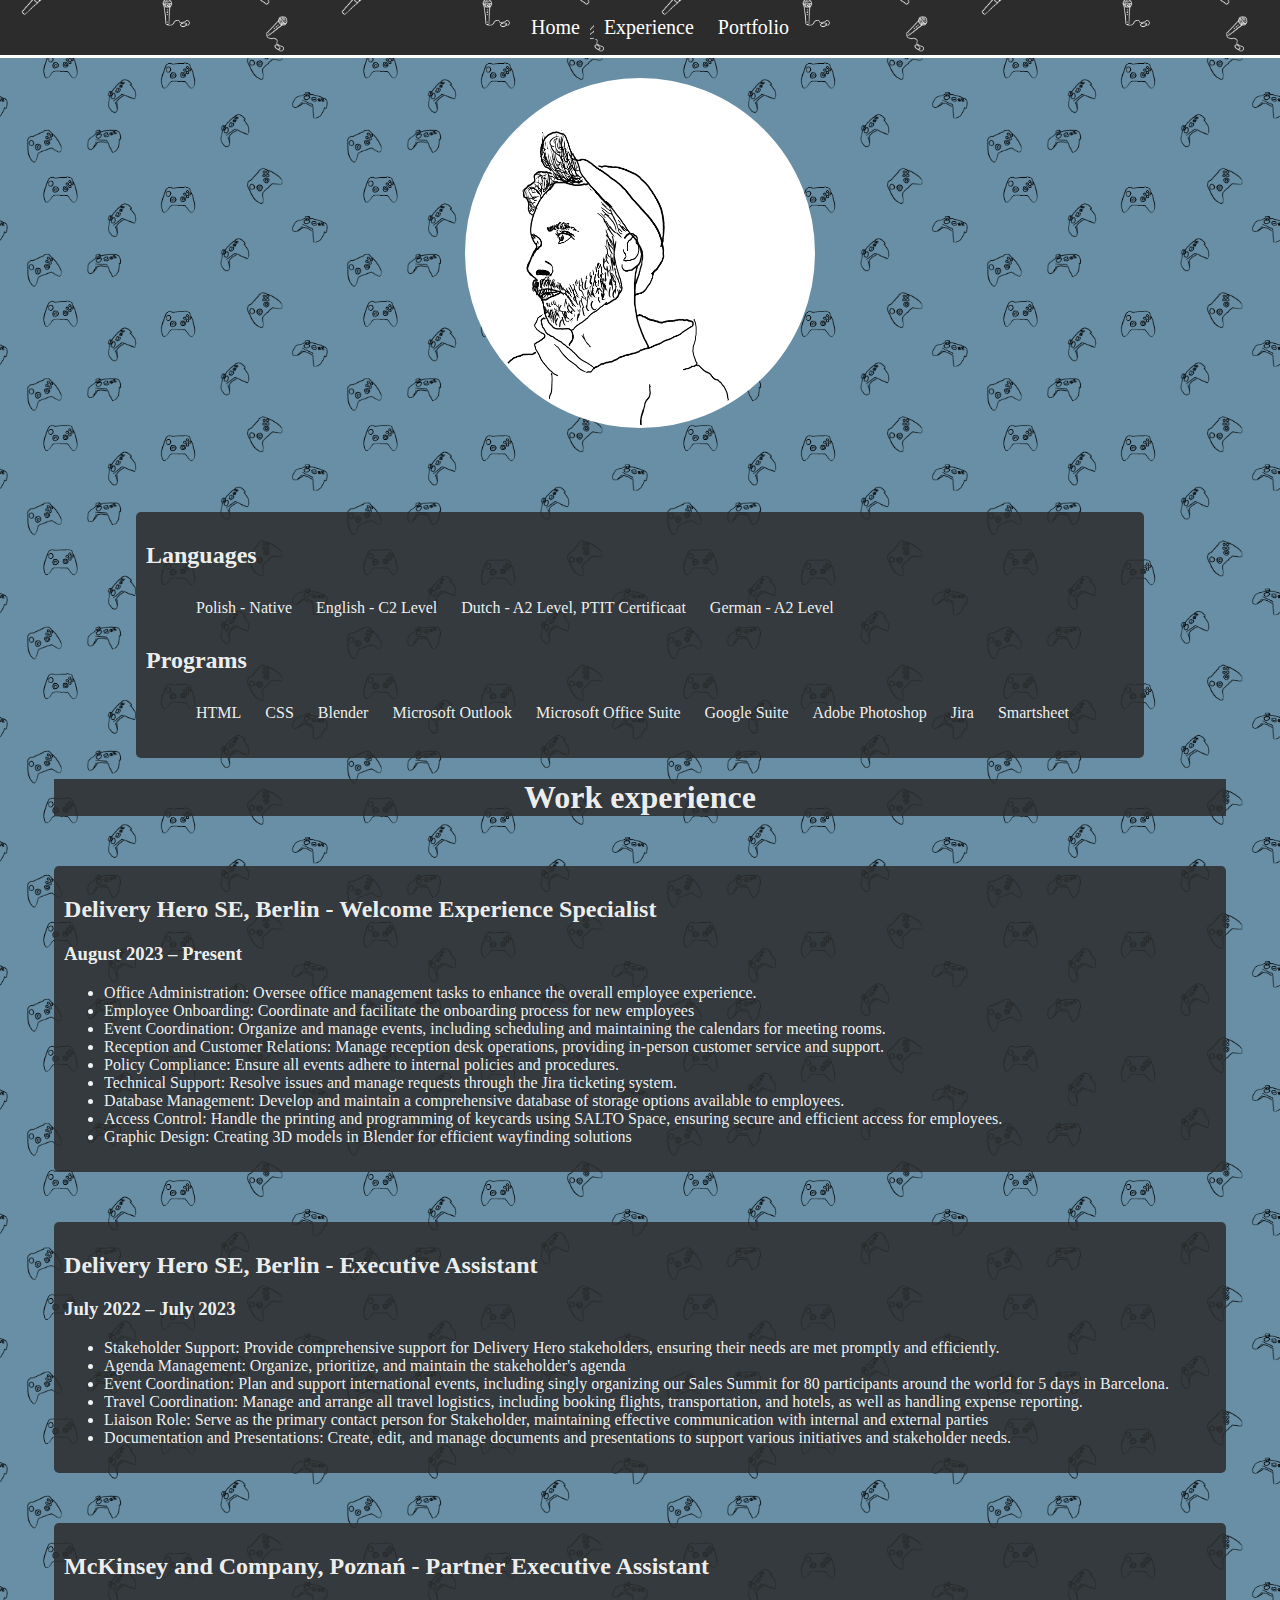
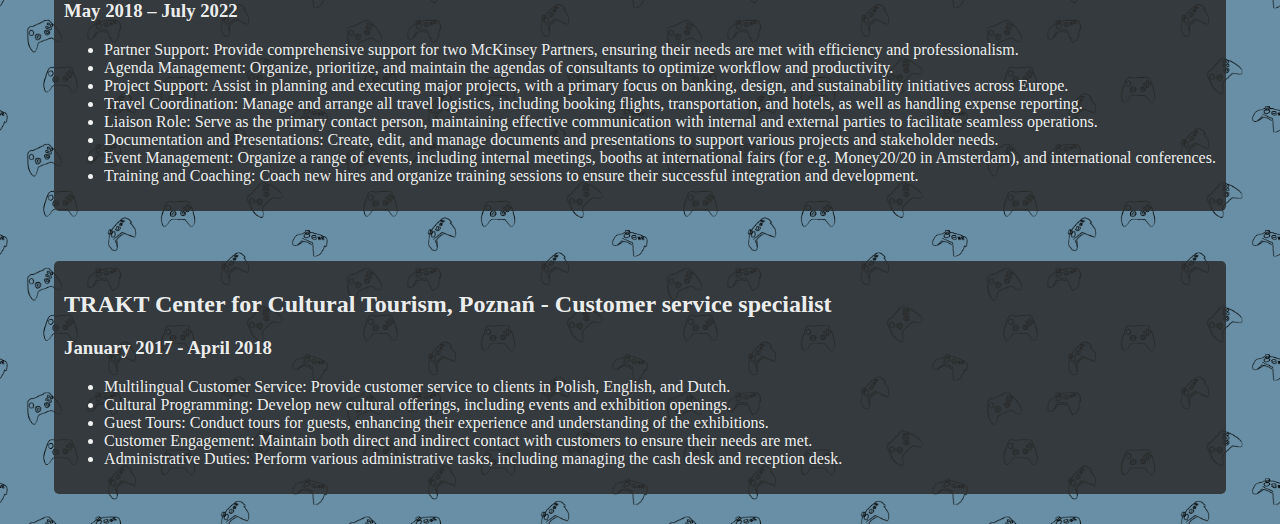
==== experience.html @ 7323e9f0 "update12102024" ====
<!DOCTYPE html>

<!DOCTYPE html>
<html lang="en">
<head>
    <meta charset="UTF-8">
    <meta name="viewport" content="width=device-width, initial-scale=1.0">
    <link rel="stylesheet" href="style2.css">
    <title>Kamil Kornobis</title>
    <nav>
        <ul>
            <li><a href="index.html">Home</a></li>
            <li><a href="experience.html">Experience</a></li>
            <li><a href="portfolio.html">Portfolio</a></li>
    </ul>
    </nav>
</head>
<body>
<div class="banner"> 

    <div id="profile">
        <img src="images/kamilobrys.png">
    </div>
</div>
<div id="mainbody">
<div id="Additonal">
    <h2>Languages</h2>
    <ul>
    <li>Polish - Native</li>
    <li>English - C2 Level</li>
    <li>Dutch - A2 Level, PTIT Certificaat </li>
    <li>German - A2 Level</li>
    </ul>
    <h2>Programs</h2>
    <ul>
    <li>HTML</li>
    <li>CSS</li>
    <li>Blender</li>
    <li>Microsoft Outlook</li>
    <li>Microsoft Office Suite</li>
    <li>Google Suite</li>
    <li>Adobe Photoshop</li>
    <li>Jira</li>
    <li>Smartsheet</li>
    </ul>
    </ul>
</div>
<div class="experience">   
    <h1>Work experience</h1>
        <div class="work">
        <h2>Delivery Hero SE, Berlin - Welcome Experience Specialist</h2>
        <h3>August 2023 – Present</h3>
        <ul>
            <li>Office Administration: Oversee office management tasks to enhance the overall employee experience.
            <li>Employee Onboarding: Coordinate and facilitate the onboarding process for new employees
            <li>Event Coordination: Organize and manage events, including scheduling and maintaining the calendars for meeting rooms.
            <li>Reception and Customer Relations: Manage reception desk operations, providing in-person customer service and support.
            <li>Policy Compliance: Ensure all events adhere to internal policies and procedures.
            <li>Technical Support: Resolve issues and manage requests through the Jira ticketing system.
            <li>Database Management: Develop and maintain a comprehensive database of storage options available to employees.
            <li>Access Control: Handle the printing and programming of keycards using SALTO Space, ensuring secure and efficient access for employees.
            <li>Graphic Design: Creating 3D models in Blender for efficient wayfinding solutions</li>
        </ul>
        </div>
        <div class="work">
        <h2>Delivery Hero SE, Berlin - Executive Assistant</h2>
        <h3>July 2022 – July 2023</h3>
        <ul>
            <li>Stakeholder Support: Provide comprehensive support for Delivery Hero stakeholders, ensuring their needs are met promptly and efficiently.
            <li>Agenda Management: Organize, prioritize, and maintain the stakeholder's agenda 
            <li>Event Coordination: Plan and support international events, including singly organizing our Sales Summit for 80 participants around the world for 5 days in Barcelona.
            <li>Travel Coordination: Manage and arrange all travel logistics, including booking flights, transportation, and hotels, as well as handling expense reporting.
            <li>Liaison Role: Serve as the primary contact person for Stakeholder, maintaining effective communication with internal and external parties
            <li>Documentation and Presentations: Create, edit, and manage documents and presentations to support various initiatives and stakeholder needs.
        </ul>
        </div>
        <div class="work">
        <h2>McKinsey and Company, Poznań - Partner Executive Assistant</h2>
        <h3>May 2018 – July 2022</h3>
        <ul>
        <li>Partner Support: Provide comprehensive support for two McKinsey Partners, ensuring their needs are met with efficiency and professionalism.
            <li>Agenda Management: Organize, prioritize, and maintain the agendas of consultants to optimize workflow and productivity.
            <li>Project Support: Assist in planning and executing major projects, with a primary focus on banking, design, and sustainability initiatives across Europe.
            <li>Travel Coordination: Manage and arrange all travel logistics, including booking flights, transportation, and hotels, as well as handling expense reporting.
            <li>Liaison Role: Serve as the primary contact person, maintaining effective communication with internal and external parties to facilitate seamless operations.
            <li>Documentation and Presentations: Create, edit, and manage documents and presentations to support various projects and stakeholder needs.
            <li>Event Management: Organize a range of events, including internal meetings, booths at international fairs (for e.g. Money20/20 in Amsterdam), and international conferences.
            <li>Training and Coaching: Coach new hires and organize training sessions to ensure their successful integration and development.
        </ul>
        </div>
        <div class="work">
        <h2>TRAKT Center for Cultural Tourism, Poznań - Customer service specialist</h2>
        <h3>January 2017 - April 2018</h3>
        <ul>
            <li>Multilingual Customer Service: Provide customer service to clients in Polish, English, and Dutch.
            <li>Cultural Programming: Develop new cultural offerings, including events and exhibition openings.
            <li>Guest Tours: Conduct tours for guests, enhancing their experience and understanding of the exhibitions.
            <li>Customer Engagement: Maintain both direct and indirect contact with customers to ensure their needs are met.
            <li>Administrative Duties: Perform various administrative tasks, including managing the cash desk and reception desk.
        </ul>
        </div>
</div>
</div>
<footer>
   
</footer>
</body>
</html>
---- style2.css ----
* {box-sizing: border-box;}
html, body {
    margin: 0;
    padding: 0;
}
body{
    font-family: 'Lucida Sans', 'Lucida Sans Regular', 'Lucida Grande', 'Lucida Sans Unicode'; color: rgba(255, 255, 255, 0.932);
    background-color:#688fa5;
    display: flex;
    justify-content: center;
    flex-direction: column;
    align-items: center;
    align-content: center;
    gap: 20px;
    flex-wrap: wrap;
    background-image: url(images/tlo1.png);
    background-repeat: repeat;
    background-position: center center;
    background-size: 25%;

}


#profile img{
    border-radius: 50%;
    width: 350px;
    height: 350px;   
    z-index: 1;
    position: relative;
    border: solid 3px #ffffff ;
    background-color: #ffffff;
}

#About p{
    color: ##8B8644;
}

#mainbody {
    border-radius: 25px;
    opacity: 0.5px;
    width: 100%;
    padding: 10px;
    display: flex;
    flex-direction: column;
    align-items: center;
    align-content: center;
    justify-content: center;
    justify-items: center;
}


header {
    position: left;
}

footer{
    font-size: small;
}


hr {
    
    border: dtted 2px #ffffff; 
}

.experience h1{ 
    background-color: rgba(44, 44, 44, 0.863);
    text-align: center;
}

.work {
    margin-top: 50px;
    background-color: rgba(44, 44, 44, 0.863);
    opacity: 0.5px;
    border-radius: 5px;
    top: 50px;
    width: 100%;
    padding: 10px;
    font-size: medium;
}



#Additonal {
    border-radius: 5px;
    background-color: rgba(44, 44, 44, 0.863);
    opacity: 0.5px;
    width: 80%;
    padding: 10px;
    grid-row: 1;
    margin-top: 50px;
    display: inline-block;
}

#Additonal li{
    display: inline-block;
    padding: 10px;
}

header { 
    align-items: center;
}


nav {
    display: block;
    background-color: rgba(44, 44, 44, 0.5);
    flex-direction: row;
}

a{
    color: white;
}


@media screen and (max-width: 600px){
    .portfolio iframe{
        width: 200px;
        height: 560px;
    }
    model-viewer{ 
        width: 200px;
    }
    .banner{
        background-image: none;
    }
    .portfolio h2{
        font-size: 25px;
  }
}

nav li {
    display: inline-block;
    margin: auto;
    background-color: rgb(44, 44, 44);

  }

  nav{
    width: 100%;
    background: none;
    display:inline-block;
    margin: 0;
    bottom: 0;
    padding: 0;
    font-family: 'Lucida Sans', 'Lucida Sans Regular', 'Lucida Grande', 'Lucida Sans Unicode'; color: rgba(255, 255, 255, 0.932);
    text-align: center;
    border-bottom: #ffffff solid;
    background-repeat: repeat;
    background-position: center center;
    background-size: 25%;
    background-color: rgb(44, 44, 44);
    background-image: url(images/tlo2.png);

}

nav a:hover{
    color: rgb(208, 199, 211);
    background-color:#688fa5;
}

nav a{
    text-decoration: none;
    padding: 10px;
    font-size: 20px;
    text-align: center;
}

.portfolio iframe{
    width: 720px;
    height: 560px;
}
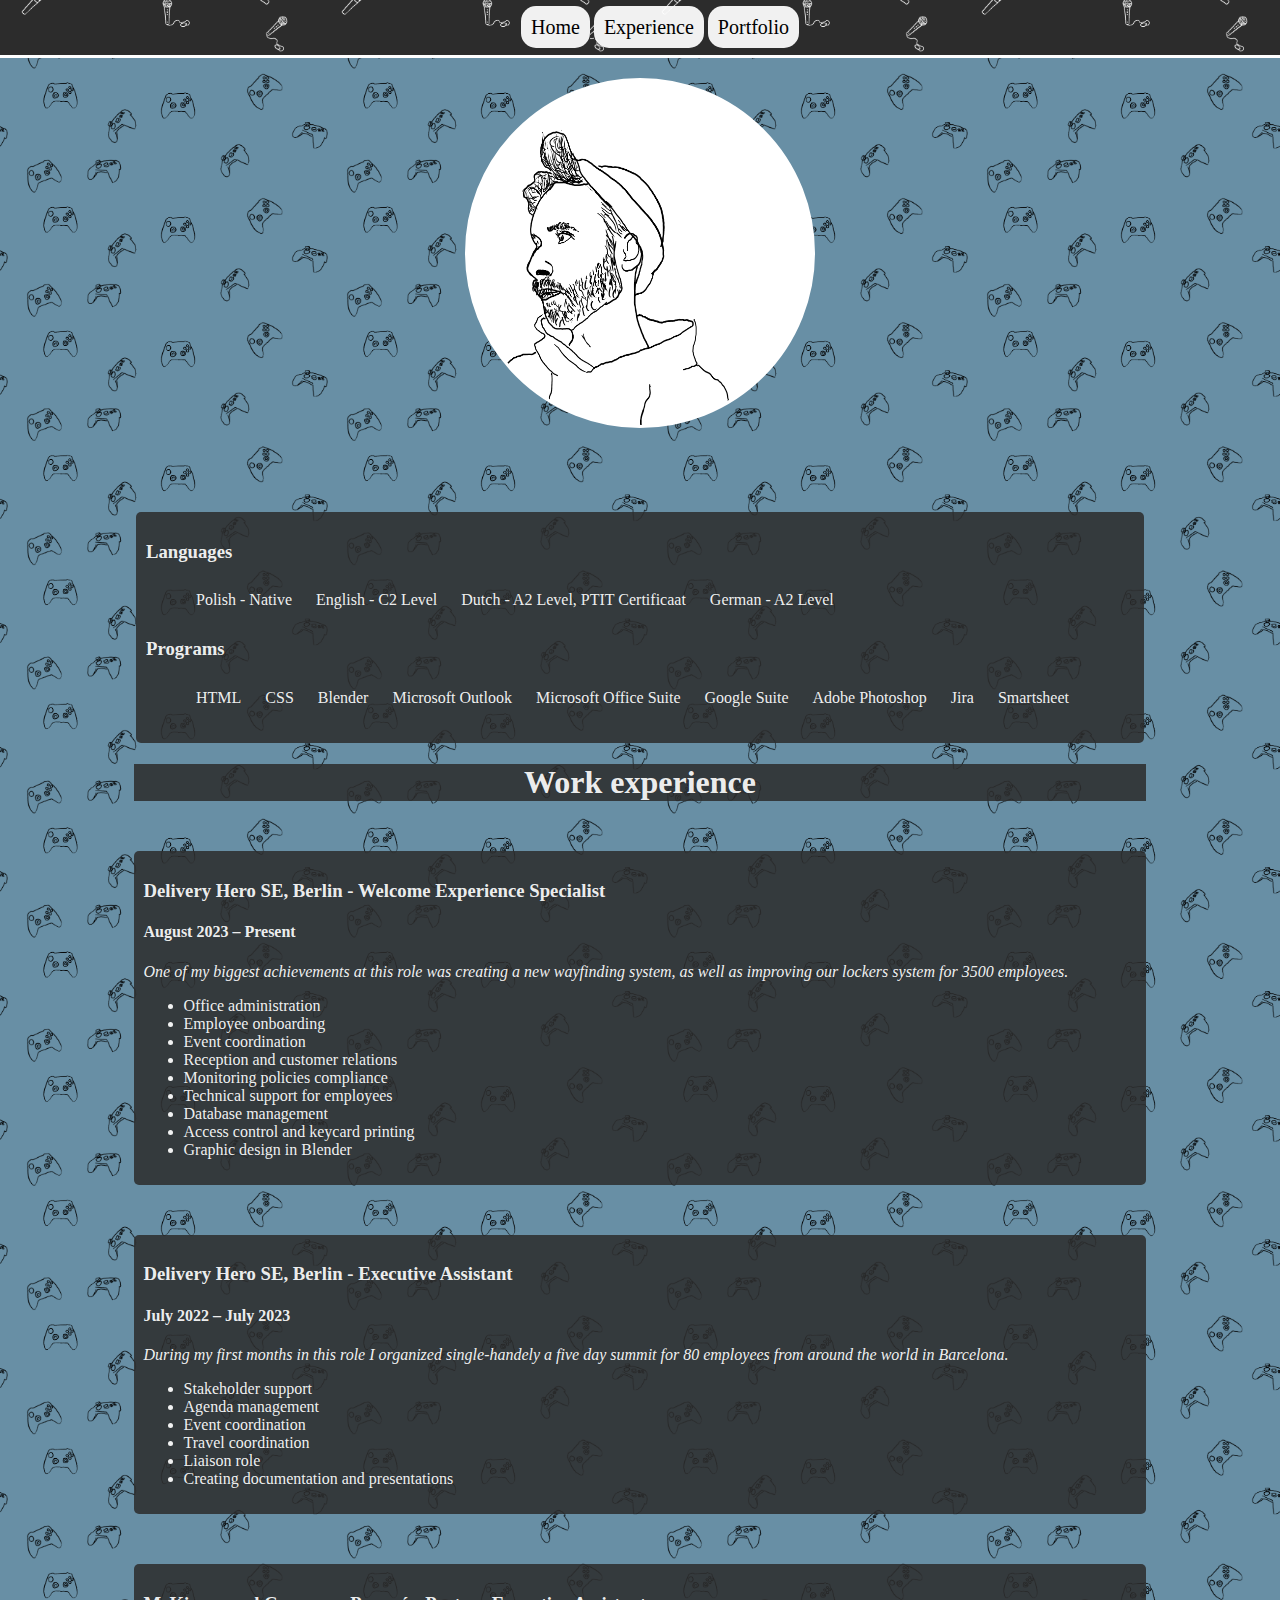
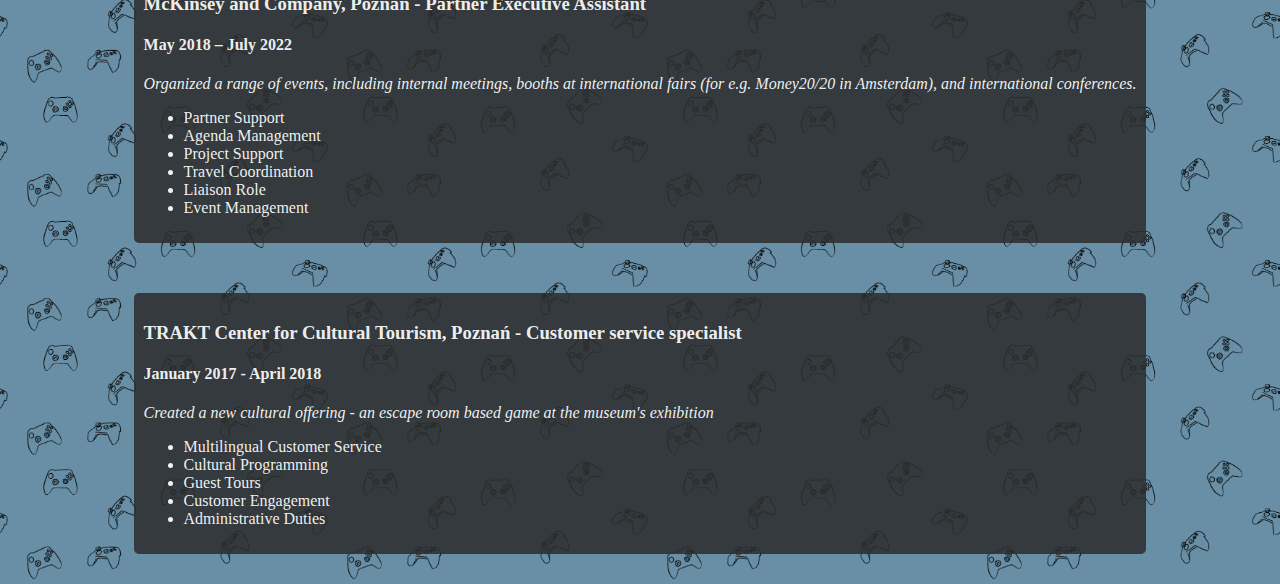
==== commit f5c743c4: "Update experience.html" ====
--- a/experience.html
+++ b/experience.html
@@ -24,14 +24,14 @@
 </div>
 <div id="mainbody">
 <div id="Additonal">
-    <h2>Languages</h2>
+    <h3>Languages</h3>
     <ul>
     <li>Polish - Native</li>
     <li>English - C2 Level</li>
     <li>Dutch - A2 Level, PTIT Certificaat </li>
     <li>German - A2 Level</li>
     </ul>
-    <h2>Programs</h2>
+    <h3>Programs</h3>
     <ul>
     <li>HTML</li>
     <li>CSS</li>
@@ -48,55 +48,59 @@
 <div class="experience">   
     <h1>Work experience</h1>
         <div class="work">
-        <h2>Delivery Hero SE, Berlin - Welcome Experience Specialist</h2>
-        <h3>August 2023 – Present</h3>
+        <h3>Delivery Hero SE, Berlin - Welcome Experience Specialist</h3>
+        <h4>August 2023 – Present</h4>
+        <i>One of my biggest achievements at this role was creating a new wayfinding system, as well as improving our lockers system for 3500 employees.
+        </i>
+            <ul>
+           <li>Office administration</li> 
+           <li>Employee onboarding</li>  
+           <li>Event coordination</li> 
+           <li>Reception and customer relations</li>  
+           <li>Monitoring policies compliance</li> 
+           <li>Technical support for employees</li> 
+           <li>Database management </li>  
+           <li>Access control and keycard printing</li>  
+           <li>Graphic design in Blender</li> 
+             </ul>
+        </div>
+        <div class="work">
+        <h3>Delivery Hero SE, Berlin - Executive Assistant</h3>
+        <h4>July 2022 – July 2023</h4>
+        <i>During my first months in this role I organized single-handely a five day summit for 80 employees from around the world in Barcelona.
+        </i>
         <ul>
-            <li>Office Administration: Oversee office management tasks to enhance the overall employee experience.
-            <li>Employee Onboarding: Coordinate and facilitate the onboarding process for new employees
-            <li>Event Coordination: Organize and manage events, including scheduling and maintaining the calendars for meeting rooms.
-            <li>Reception and Customer Relations: Manage reception desk operations, providing in-person customer service and support.
-            <li>Policy Compliance: Ensure all events adhere to internal policies and procedures.
-            <li>Technical Support: Resolve issues and manage requests through the Jira ticketing system.
-            <li>Database Management: Develop and maintain a comprehensive database of storage options available to employees.
-            <li>Access Control: Handle the printing and programming of keycards using SALTO Space, ensuring secure and efficient access for employees.
-            <li>Graphic Design: Creating 3D models in Blender for efficient wayfinding solutions</li>
+            <li>Stakeholder support</li>
+            <li>Agenda management</li>
+            <li>Event coordination</li>
+            <li>Travel coordination</li>
+            <li>Liaison role</li>
+            <li>Creating documentation and presentations</li>
         </ul>
         </div>
         <div class="work">
-        <h2>Delivery Hero SE, Berlin - Executive Assistant</h2>
-        <h3>July 2022 – July 2023</h3>
+        <h3>McKinsey and Company, Poznań - Partner Executive Assistant</h3>
+        <h4>May 2018 – July 2022</h4>
+        <i>Organized a range of events, including internal meetings, booths at international fairs (for e.g. Money20/20 in Amsterdam), and international conferences.</i>
         <ul>
-            <li>Stakeholder Support: Provide comprehensive support for Delivery Hero stakeholders, ensuring their needs are met promptly and efficiently.
-            <li>Agenda Management: Organize, prioritize, and maintain the stakeholder's agenda 
-            <li>Event Coordination: Plan and support international events, including singly organizing our Sales Summit for 80 participants around the world for 5 days in Barcelona.
-            <li>Travel Coordination: Manage and arrange all travel logistics, including booking flights, transportation, and hotels, as well as handling expense reporting.
-            <li>Liaison Role: Serve as the primary contact person for Stakeholder, maintaining effective communication with internal and external parties
-            <li>Documentation and Presentations: Create, edit, and manage documents and presentations to support various initiatives and stakeholder needs.
+            <li>Partner Support</li>
+            <li>Agenda Management</li>
+            <li>Project Support</li>
+            <li>Travel Coordination</li>
+            <li>Liaison Role</li>
+            <li>Event Management</li>
         </ul>
         </div>
         <div class="work">
-        <h2>McKinsey and Company, Poznań - Partner Executive Assistant</h2>
-        <h3>May 2018 – July 2022</h3>
+        <h3>TRAKT Center for Cultural Tourism, Poznań - Customer service specialist</h3>
+        <h4>January 2017 - April 2018</h4>
+        <i>Created a new cultural offering - an escape room based game at the museum's exhibition</i>
         <ul>
-        <li>Partner Support: Provide comprehensive support for two McKinsey Partners, ensuring their needs are met with efficiency and professionalism.
-            <li>Agenda Management: Organize, prioritize, and maintain the agendas of consultants to optimize workflow and productivity.
-            <li>Project Support: Assist in planning and executing major projects, with a primary focus on banking, design, and sustainability initiatives across Europe.
-            <li>Travel Coordination: Manage and arrange all travel logistics, including booking flights, transportation, and hotels, as well as handling expense reporting.
-            <li>Liaison Role: Serve as the primary contact person, maintaining effective communication with internal and external parties to facilitate seamless operations.
-            <li>Documentation and Presentations: Create, edit, and manage documents and presentations to support various projects and stakeholder needs.
-            <li>Event Management: Organize a range of events, including internal meetings, booths at international fairs (for e.g. Money20/20 in Amsterdam), and international conferences.
-            <li>Training and Coaching: Coach new hires and organize training sessions to ensure their successful integration and development.
-        </ul>
-        </div>
-        <div class="work">
-        <h2>TRAKT Center for Cultural Tourism, Poznań - Customer service specialist</h2>
-        <h3>January 2017 - April 2018</h3>
-        <ul>
-            <li>Multilingual Customer Service: Provide customer service to clients in Polish, English, and Dutch.
-            <li>Cultural Programming: Develop new cultural offerings, including events and exhibition openings.
-            <li>Guest Tours: Conduct tours for guests, enhancing their experience and understanding of the exhibitions.
-            <li>Customer Engagement: Maintain both direct and indirect contact with customers to ensure their needs are met.
-            <li>Administrative Duties: Perform various administrative tasks, including managing the cash desk and reception desk.
+            <li>Multilingual Customer Service</li>
+            <li>Cultural Programming</li>
+            <li>Guest Tours</li>
+            <li>Customer Engagement</li>
+            <li>Administrative Duties</li>
         </ul>
         </div>
 </div>
--- a/style2.css
+++ b/style2.css
@@ -165,6 +165,9 @@
     padding: 10px;
     font-size: 20px;
     text-align: center;
+    border-radius: 15px;
+    background-color: rgba(255, 255, 255, 0.932);
+    color: black;
 }
 
 .portfolio iframe{
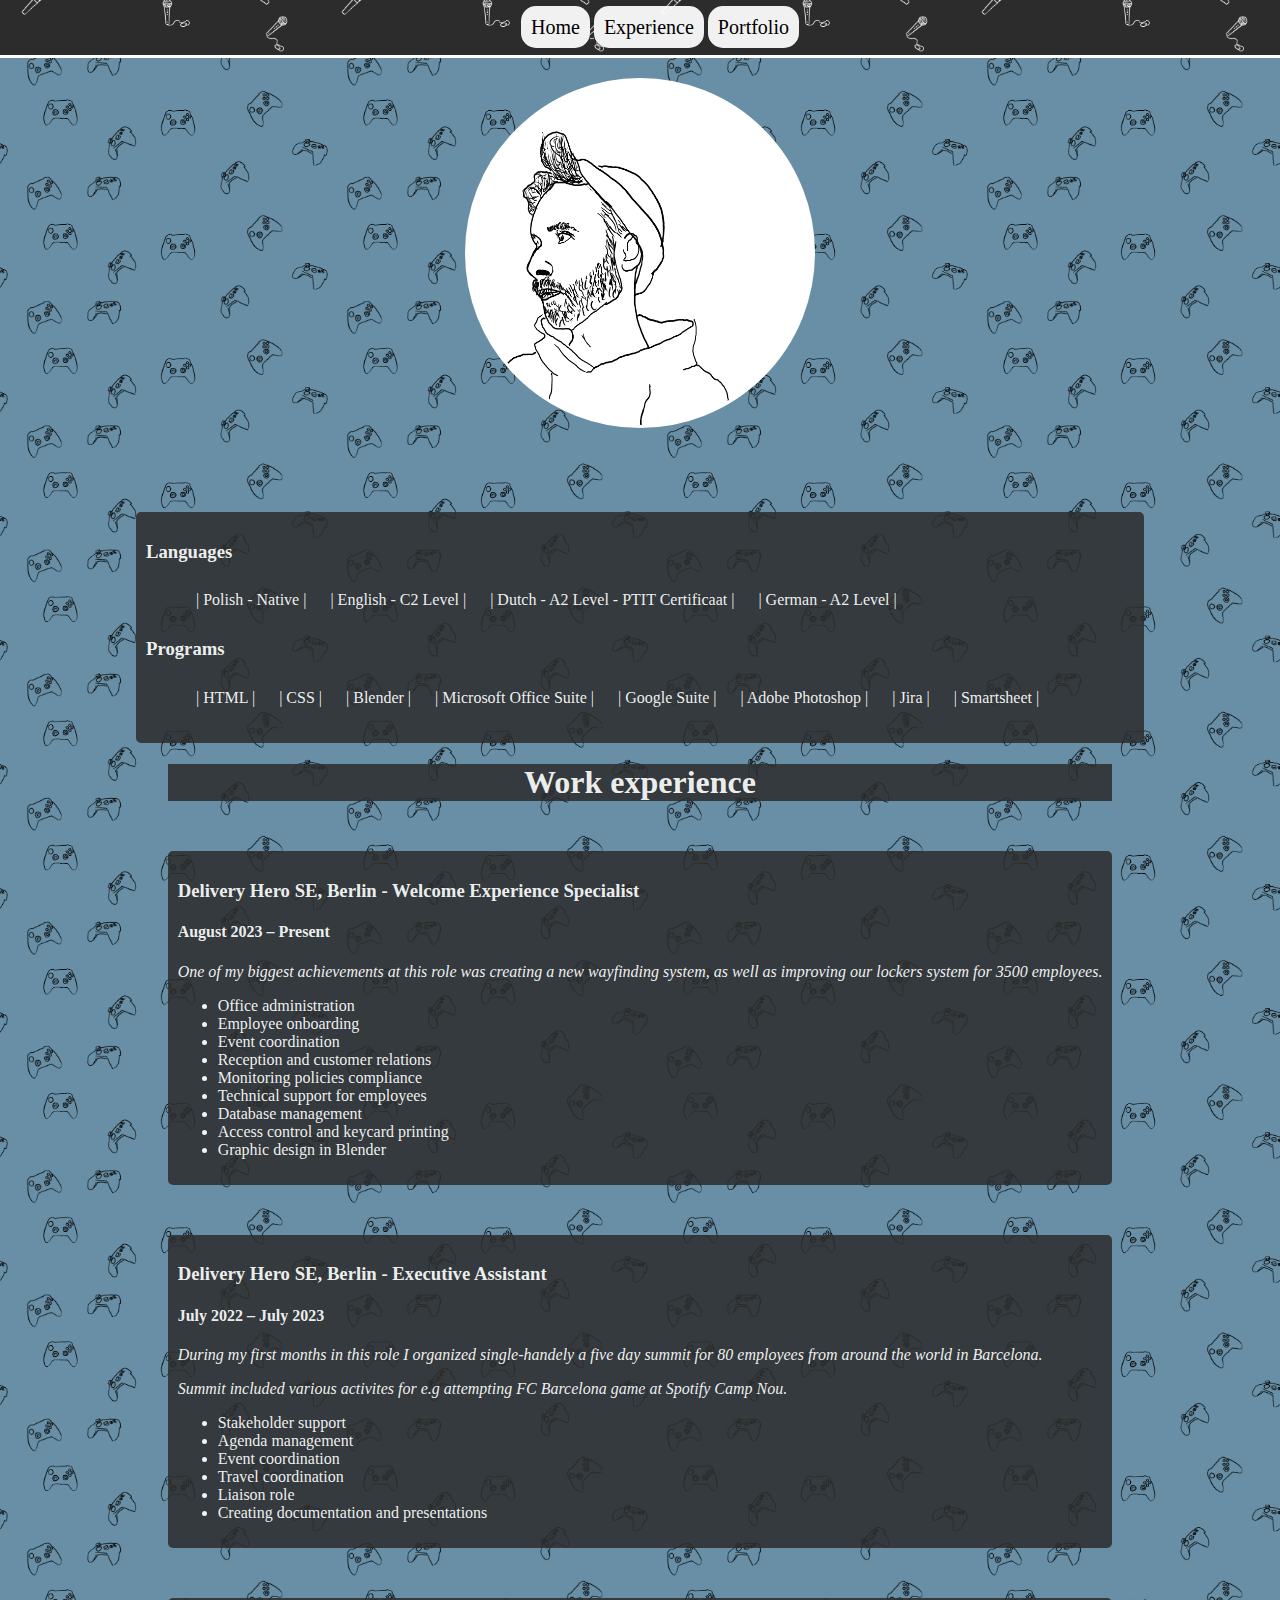
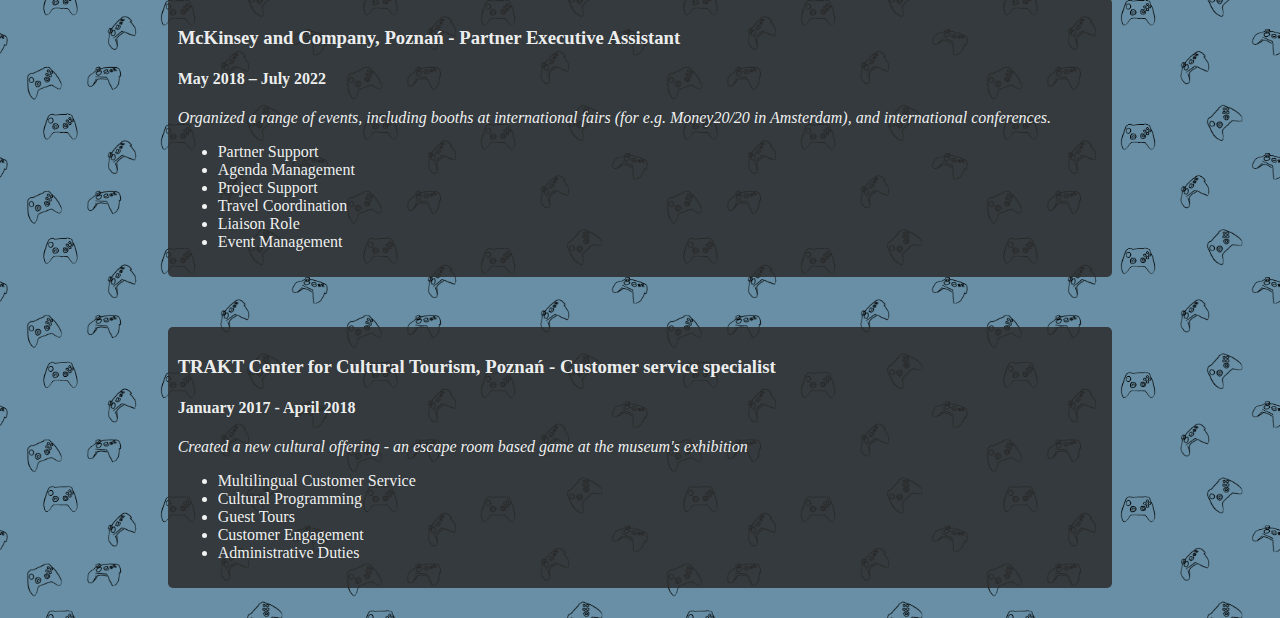
==== commit 8bf32014: "Update experience.html" ====
--- a/experience.html
+++ b/experience.html
@@ -26,22 +26,21 @@
 <div id="Additonal">
     <h3>Languages</h3>
     <ul>
-    <li>Polish - Native</li>
-    <li>English - C2 Level</li>
-    <li>Dutch - A2 Level, PTIT Certificaat </li>
-    <li>German - A2 Level</li>
+    <li>| Polish - Native |</li>
+    <li>| English - C2 Level  |</li>
+    <li>| Dutch - A2 Level - PTIT Certificaat |</li>
+    <li>| German - A2 Level  |</li>
     </ul>
     <h3>Programs</h3>
     <ul>
-    <li>HTML</li>
-    <li>CSS</li>
-    <li>Blender</li>
-    <li>Microsoft Outlook</li>
-    <li>Microsoft Office Suite</li>
-    <li>Google Suite</li>
-    <li>Adobe Photoshop</li>
-    <li>Jira</li>
-    <li>Smartsheet</li>
+    <li>| HTML |</li>
+    <li>| CSS |</li>
+    <li>| Blender |</li>
+    <li>| Microsoft Office Suite |</li>
+    <li>| Google Suite |</li>
+    <li>| Adobe Photoshop |</li>
+    <li>| Jira |</li>
+    <li>| Smartsheet |</li>
     </ul>
     </ul>
 </div>
@@ -67,7 +66,8 @@
         <div class="work">
         <h3>Delivery Hero SE, Berlin - Executive Assistant</h3>
         <h4>July 2022 – July 2023</h4>
-        <i>During my first months in this role I organized single-handely a five day summit for 80 employees from around the world in Barcelona.
+        <i>During my first months in this role I organized single-handely a five day summit for 80 employees from around the world in Barcelona. 
+        <p>Summit included various activites for e.g attempting FC Barcelona game at Spotify Camp Nou.
         </i>
         <ul>
             <li>Stakeholder support</li>
@@ -81,7 +81,7 @@
         <div class="work">
         <h3>McKinsey and Company, Poznań - Partner Executive Assistant</h3>
         <h4>May 2018 – July 2022</h4>
-        <i>Organized a range of events, including internal meetings, booths at international fairs (for e.g. Money20/20 in Amsterdam), and international conferences.</i>
+        <i>Organized a range of events, including booths at international fairs (for e.g. Money20/20 in Amsterdam), and international conferences.</i>
         <ul>
             <li>Partner Support</li>
             <li>Agenda Management</li>
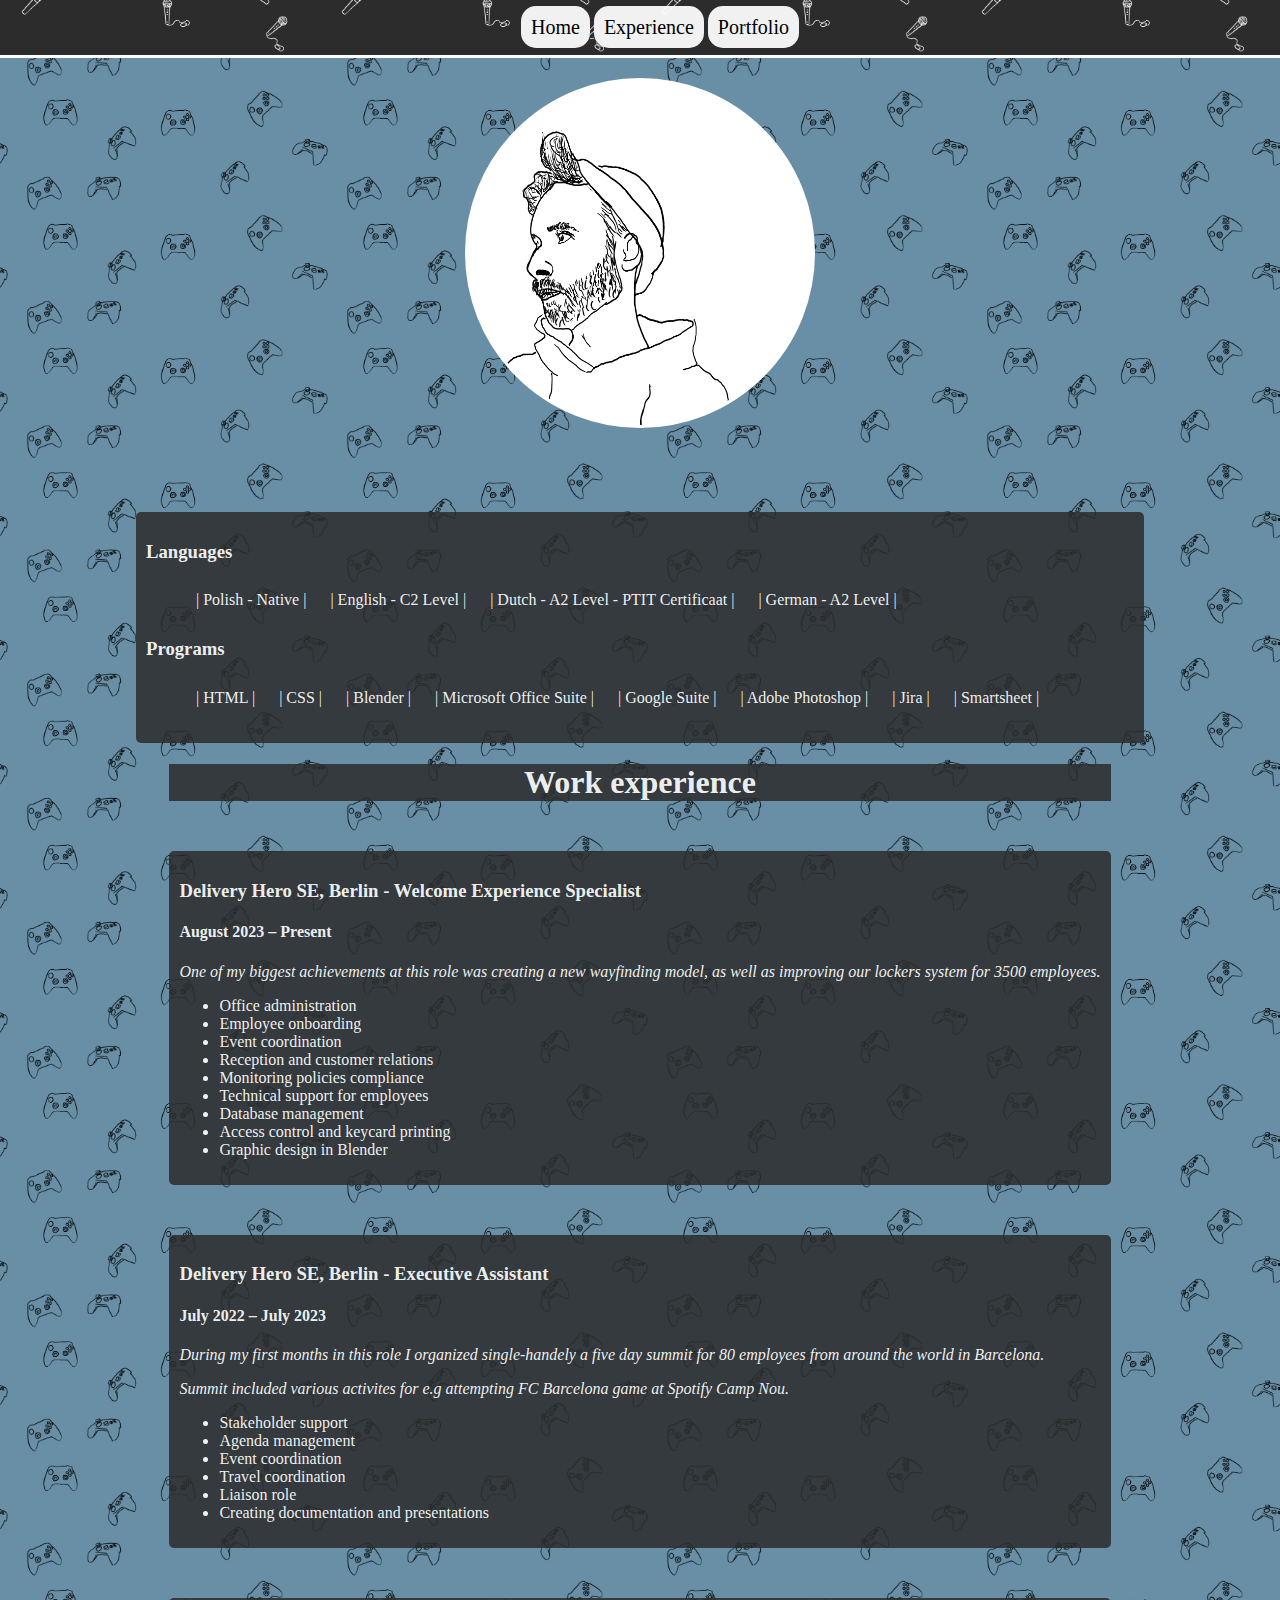
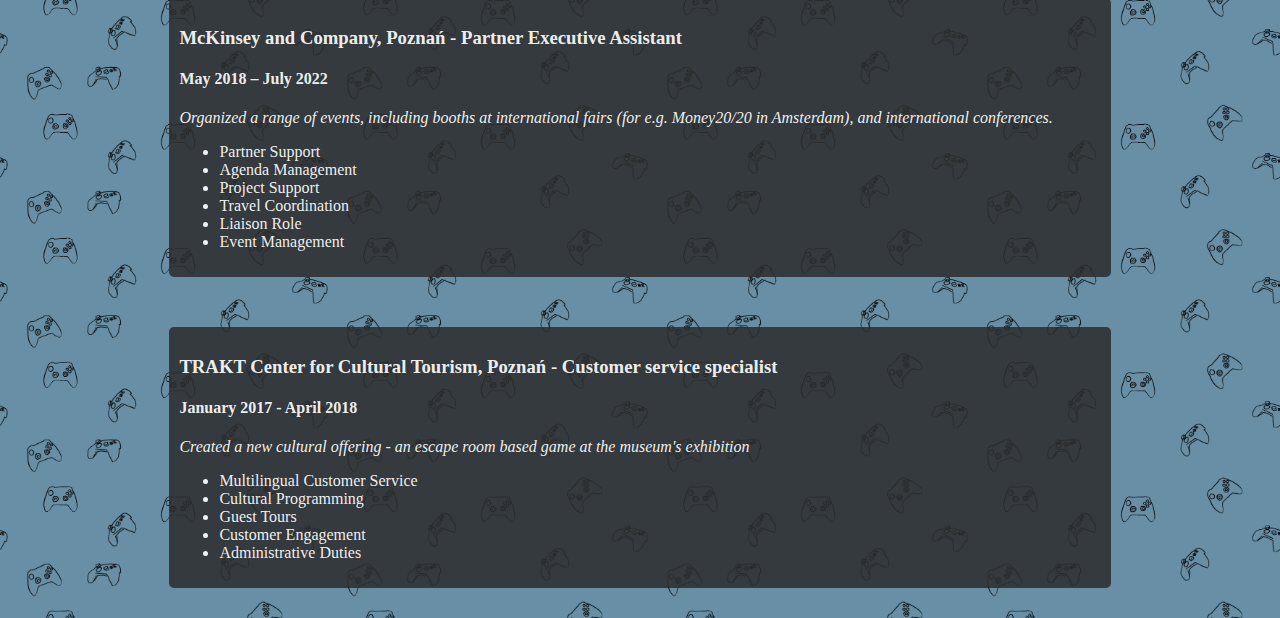
==== commit 3966906e: "1212023" ====
--- a/experience.html
+++ b/experience.html
@@ -49,7 +49,7 @@
         <div class="work">
         <h3>Delivery Hero SE, Berlin - Welcome Experience Specialist</h3>
         <h4>August 2023 – Present</h4>
-        <i>One of my biggest achievements at this role was creating a new wayfinding system, as well as improving our lockers system for 3500 employees.
+        <i>One of my biggest achievements at this role was creating a new wayfinding model, as well as improving our lockers system for 3500 employees.
         </i>
             <ul>
            <li>Office administration</li> 
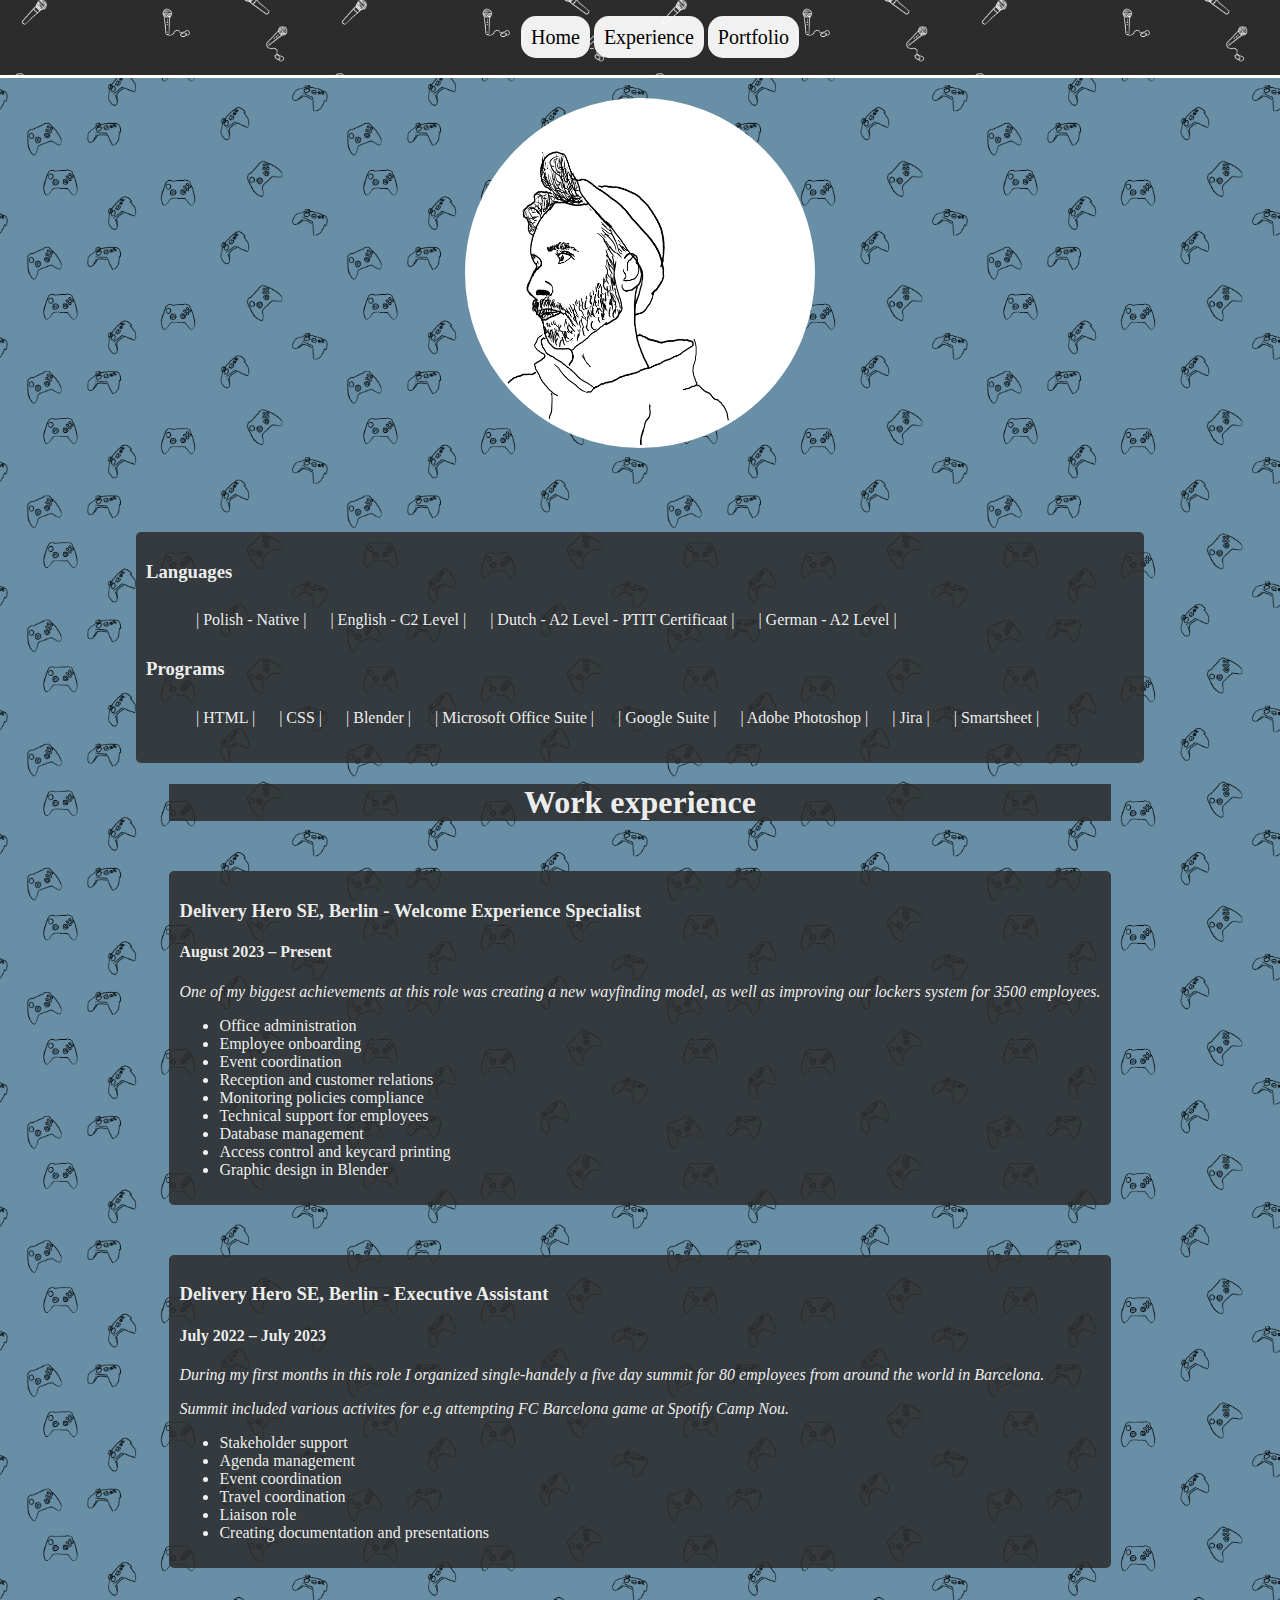
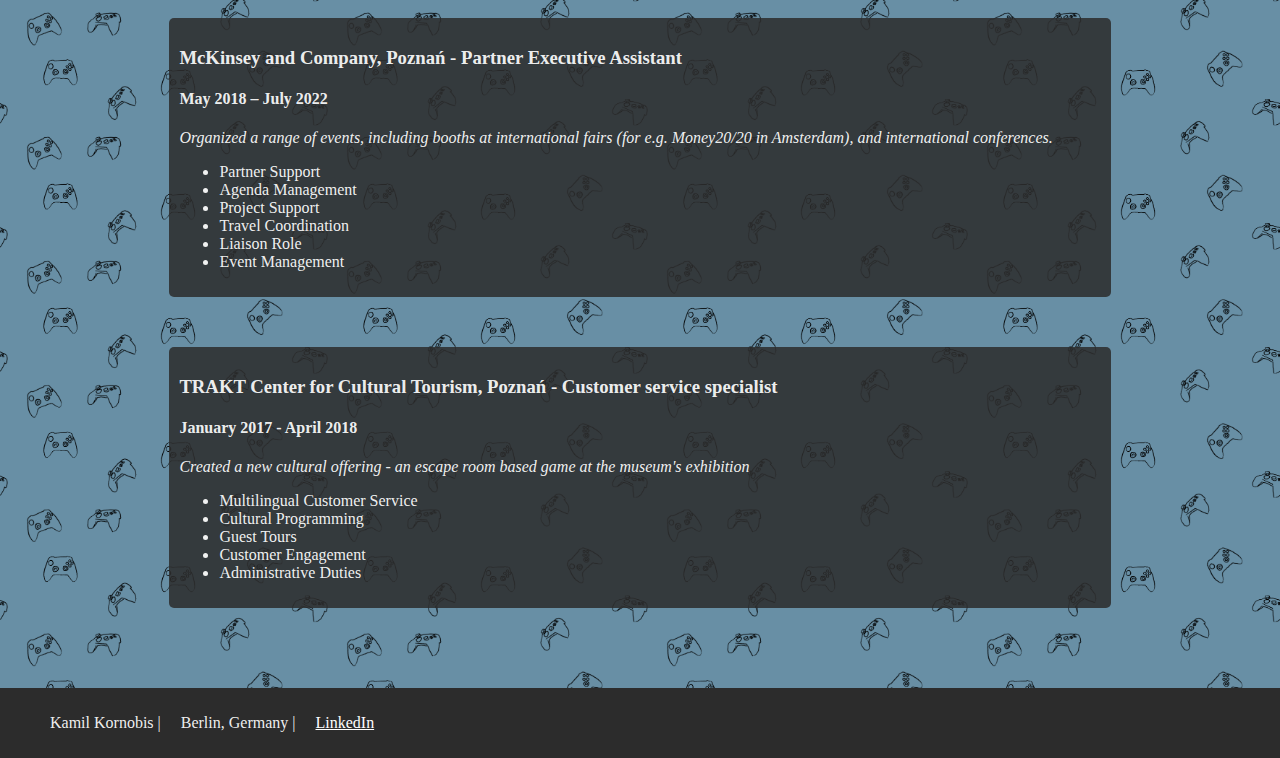
==== commit 1d38d983: "update23" ====
--- a/experience.html
+++ b/experience.html
@@ -105,6 +105,13 @@
         </div>
 </div>
 </div>
+
+<div id="contact">
+    <ul>
+    <li>Kamil Kornobis |
+    <li>Berlin, Germany |
+        <li><a href="http://linkedin.com/in/kamil-kornobis">LinkedIn</a> 
+        </ul>
 <footer>
    
 </footer>
--- a/style2.css
+++ b/style2.css
@@ -130,11 +130,12 @@
   }
 }
 
-nav li {
+nav li{
     display: inline-block;
     margin: auto;
     background-color: rgb(44, 44, 44);
-
+    margin-top: 10px;
+    margin-bottom: 10px
   }
 
   nav{
@@ -173,4 +174,21 @@
 .portfolio iframe{
     width: 720px;
     height: 560px;
+}
+
+
+#contact {
+    text-align: left;
+    background-color: rgb(44, 44, 44);
+    padding: 0;
+    bottom: 0;
+    flex-grow: 1;
+    flex-direction: row;
+    width: 100%;
+    margin-top: 50px;
+}
+
+#contact li {
+    display: inline-block;
+    padding: 10px;
 }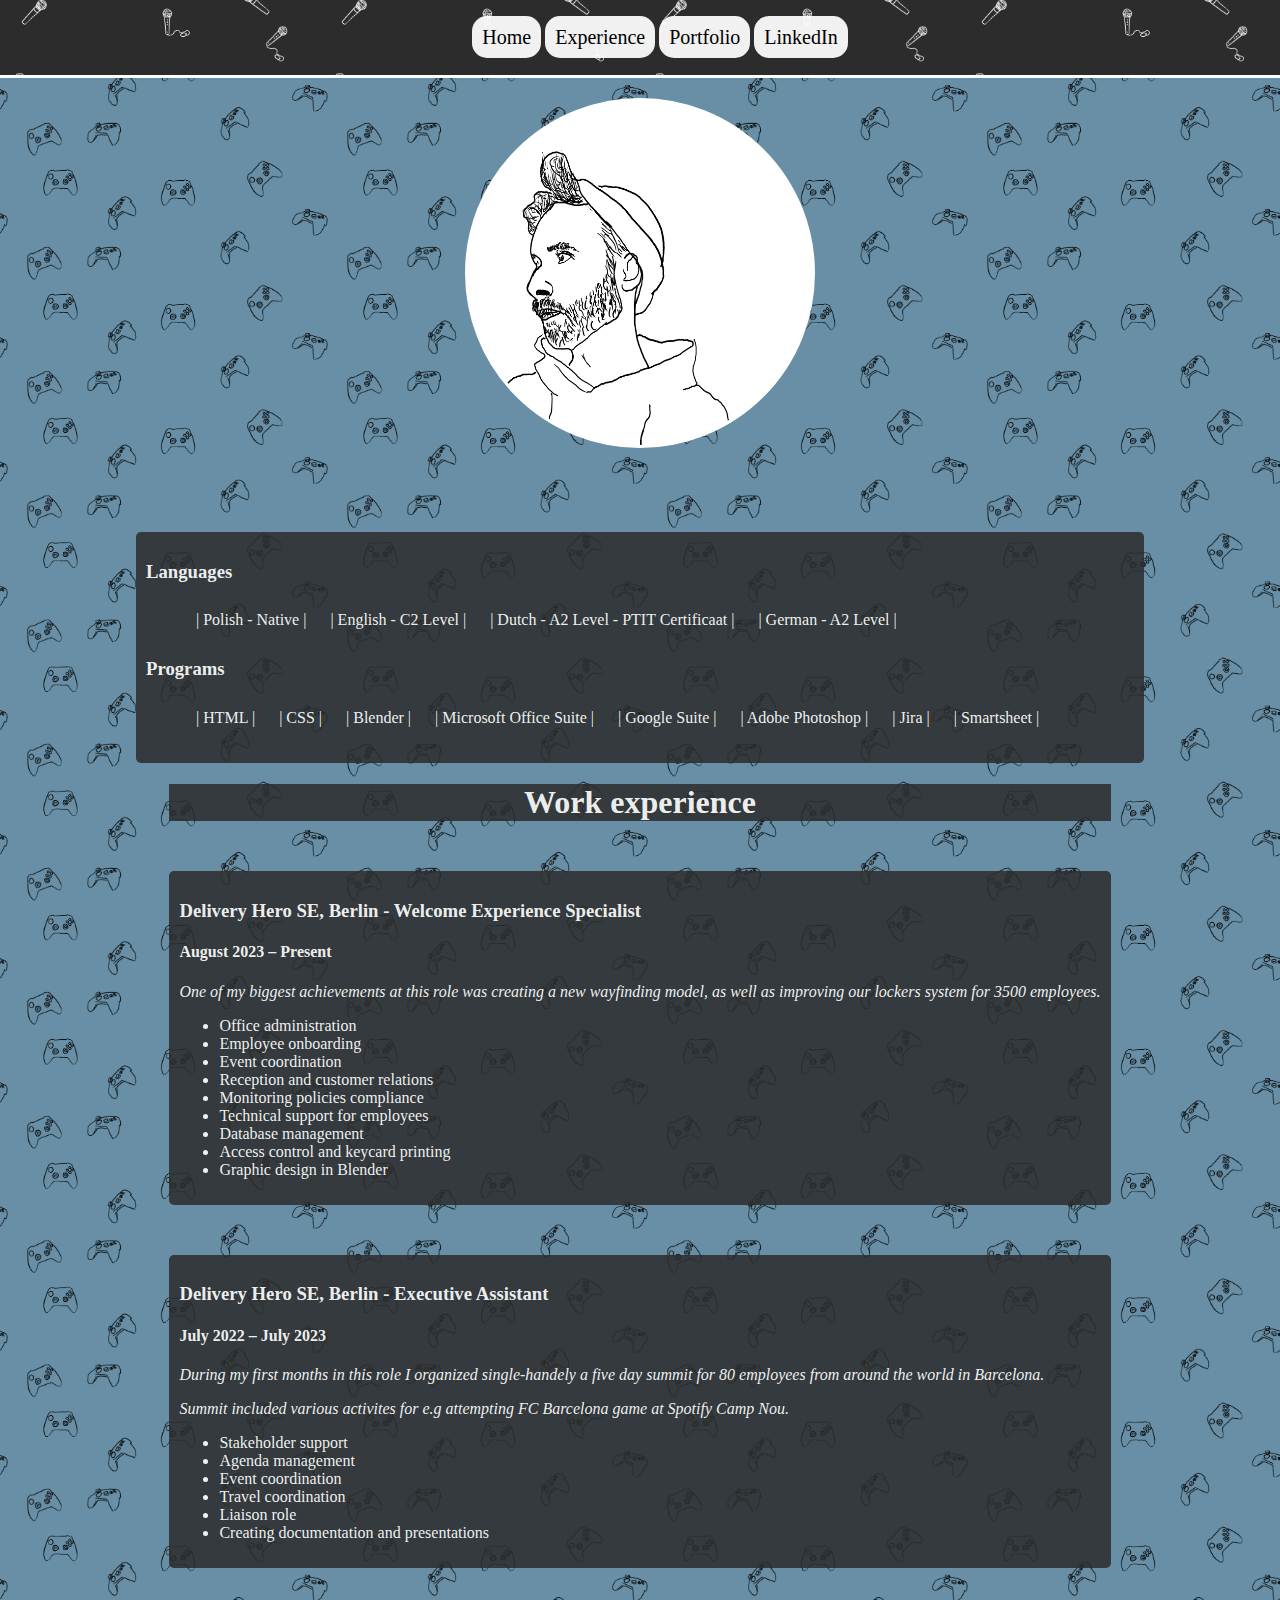
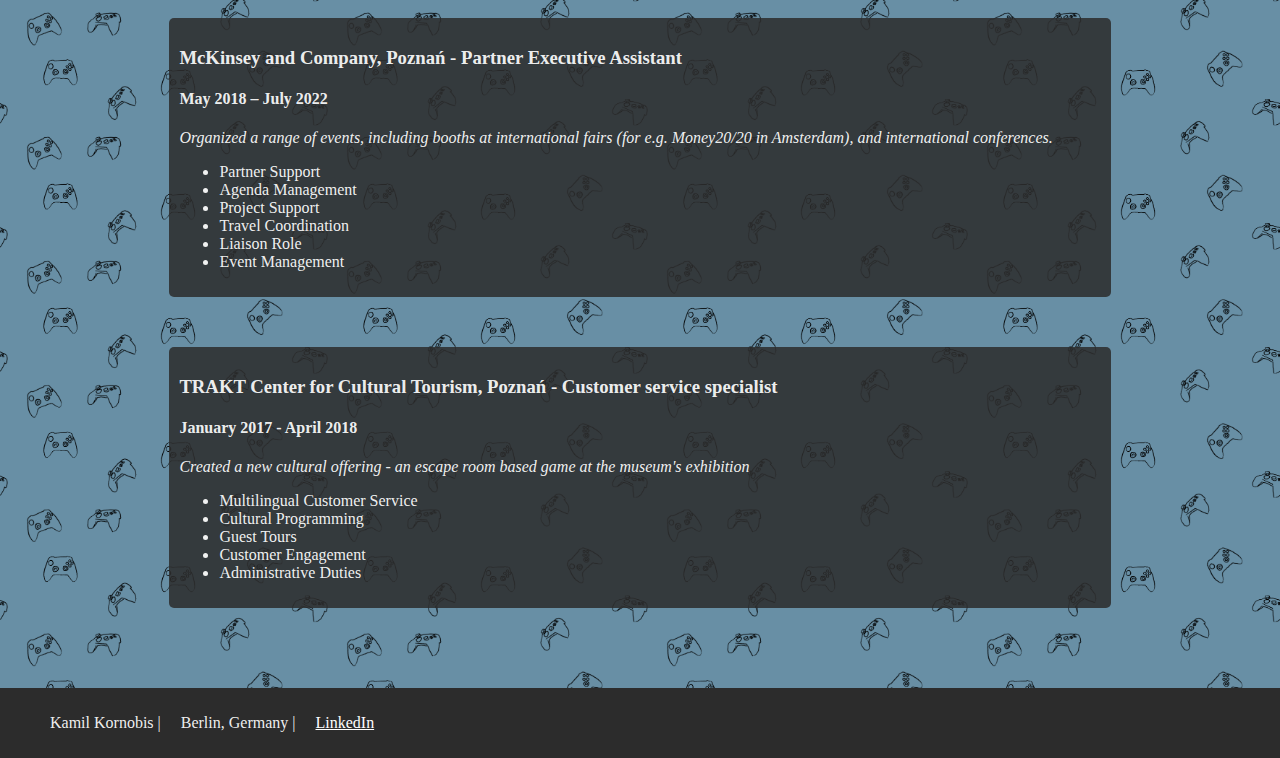
==== commit 6a418c41: "f234214" ====
--- a/experience.html
+++ b/experience.html
@@ -12,6 +12,7 @@
             <li><a href="index.html">Home</a></li>
             <li><a href="experience.html">Experience</a></li>
             <li><a href="portfolio.html">Portfolio</a></li>
+            <li><a href="http://linkedin.com/in/kamil-kornobis">LinkedIn</a></li>
     </ul>
     </nav>
 </head>
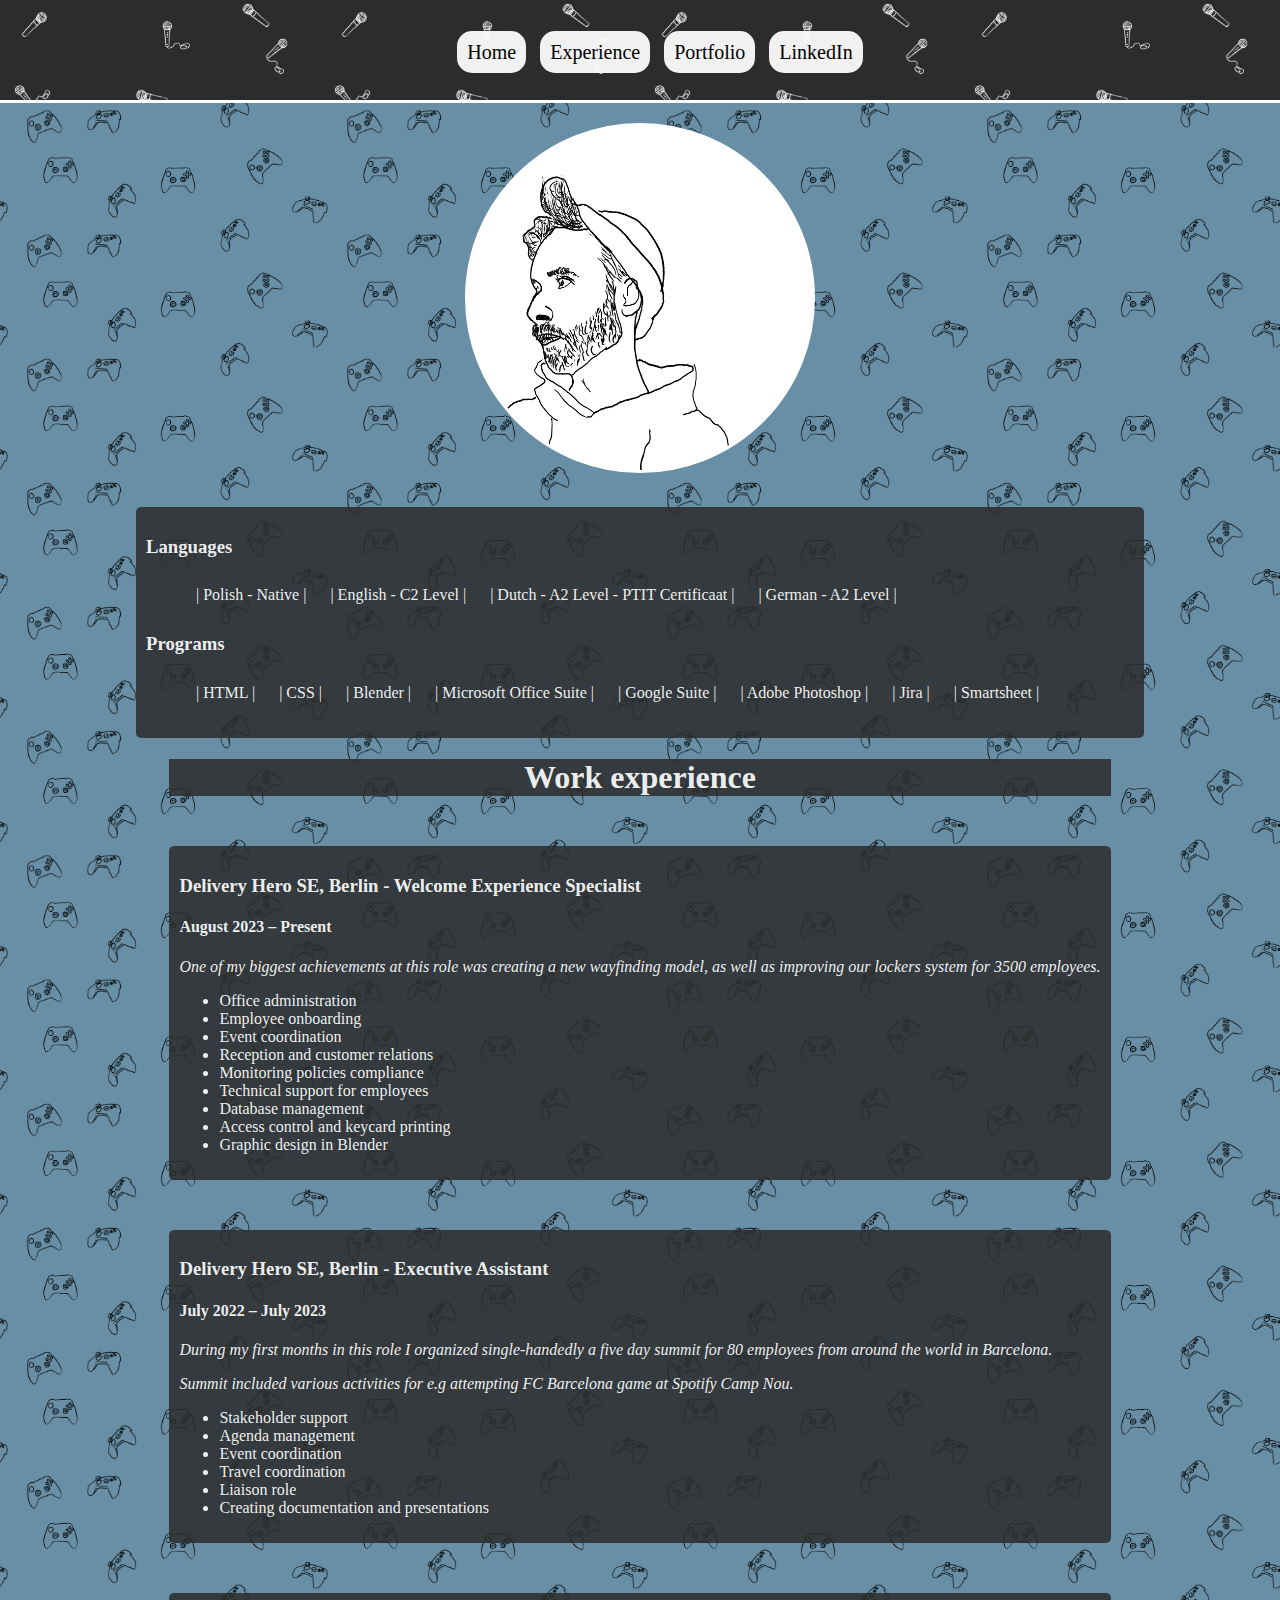
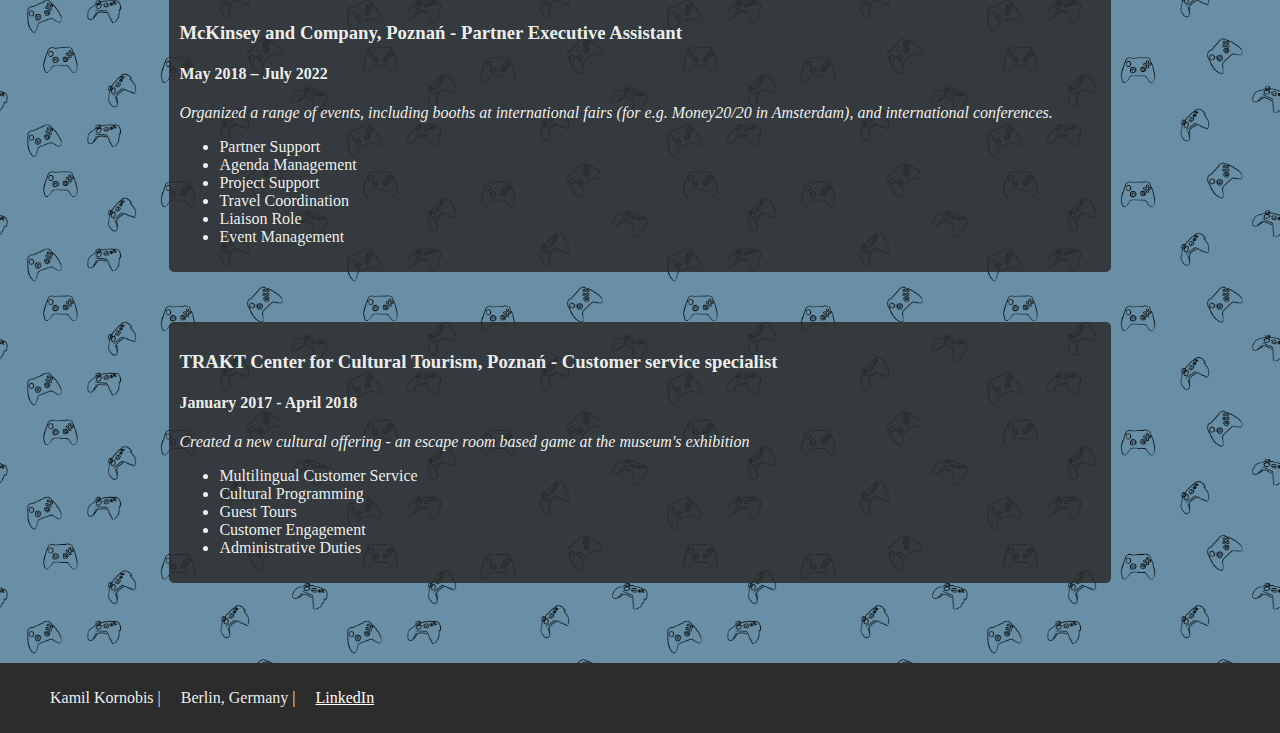
==== commit 0cd95ee0: "upadte2" ====
--- a/experience.html
+++ b/experience.html
@@ -67,8 +67,8 @@
         <div class="work">
         <h3>Delivery Hero SE, Berlin - Executive Assistant</h3>
         <h4>July 2022 – July 2023</h4>
-        <i>During my first months in this role I organized single-handely a five day summit for 80 employees from around the world in Barcelona. 
-        <p>Summit included various activites for e.g attempting FC Barcelona game at Spotify Camp Nou.
+        <i>During my first months in this role I organized single-handedly a five day summit for 80 employees from around the world in Barcelona. 
+        <p>Summit included various activities for e.g attempting FC Barcelona game at Spotify Camp Nou.
         </i>
         <ul>
             <li>Stakeholder support</li>
--- a/style2.css
+++ b/style2.css
@@ -89,7 +89,6 @@
     width: 80%;
     padding: 10px;
     grid-row: 1;
-    margin-top: 50px;
     display: inline-block;
 }
 
@@ -130,21 +129,28 @@
   }
 }
 
-nav li{
+nav li {
     display: inline-block;
     margin: auto;
     background-color: rgb(44, 44, 44);
-    margin-top: 10px;
+    margin-top: 15px;
     margin-bottom: 10px
   }
 
-  nav{
+nav{
     width: 100%;
     background: none;
-    display:inline-block;
+    display:flex;
+    flex-direction: row;
+    justify-content: center;
+    align-content: center;
+    align-items: center;
+    justify-items: center;
+    min-width: 0;
+    flex-grow: 1;
     margin: 0;
     bottom: 0;
-    padding: 0;
+    padding: 10px;
     font-family: 'Lucida Sans', 'Lucida Sans Regular', 'Lucida Grande', 'Lucida Sans Unicode'; color: rgba(255, 255, 255, 0.932);
     text-align: center;
     border-bottom: #ffffff solid;
@@ -153,7 +159,7 @@
     background-size: 25%;
     background-color: rgb(44, 44, 44);
     background-image: url(images/tlo2.png);
-
+    word-spacing: 10px;
 }
 
 nav a:hover{
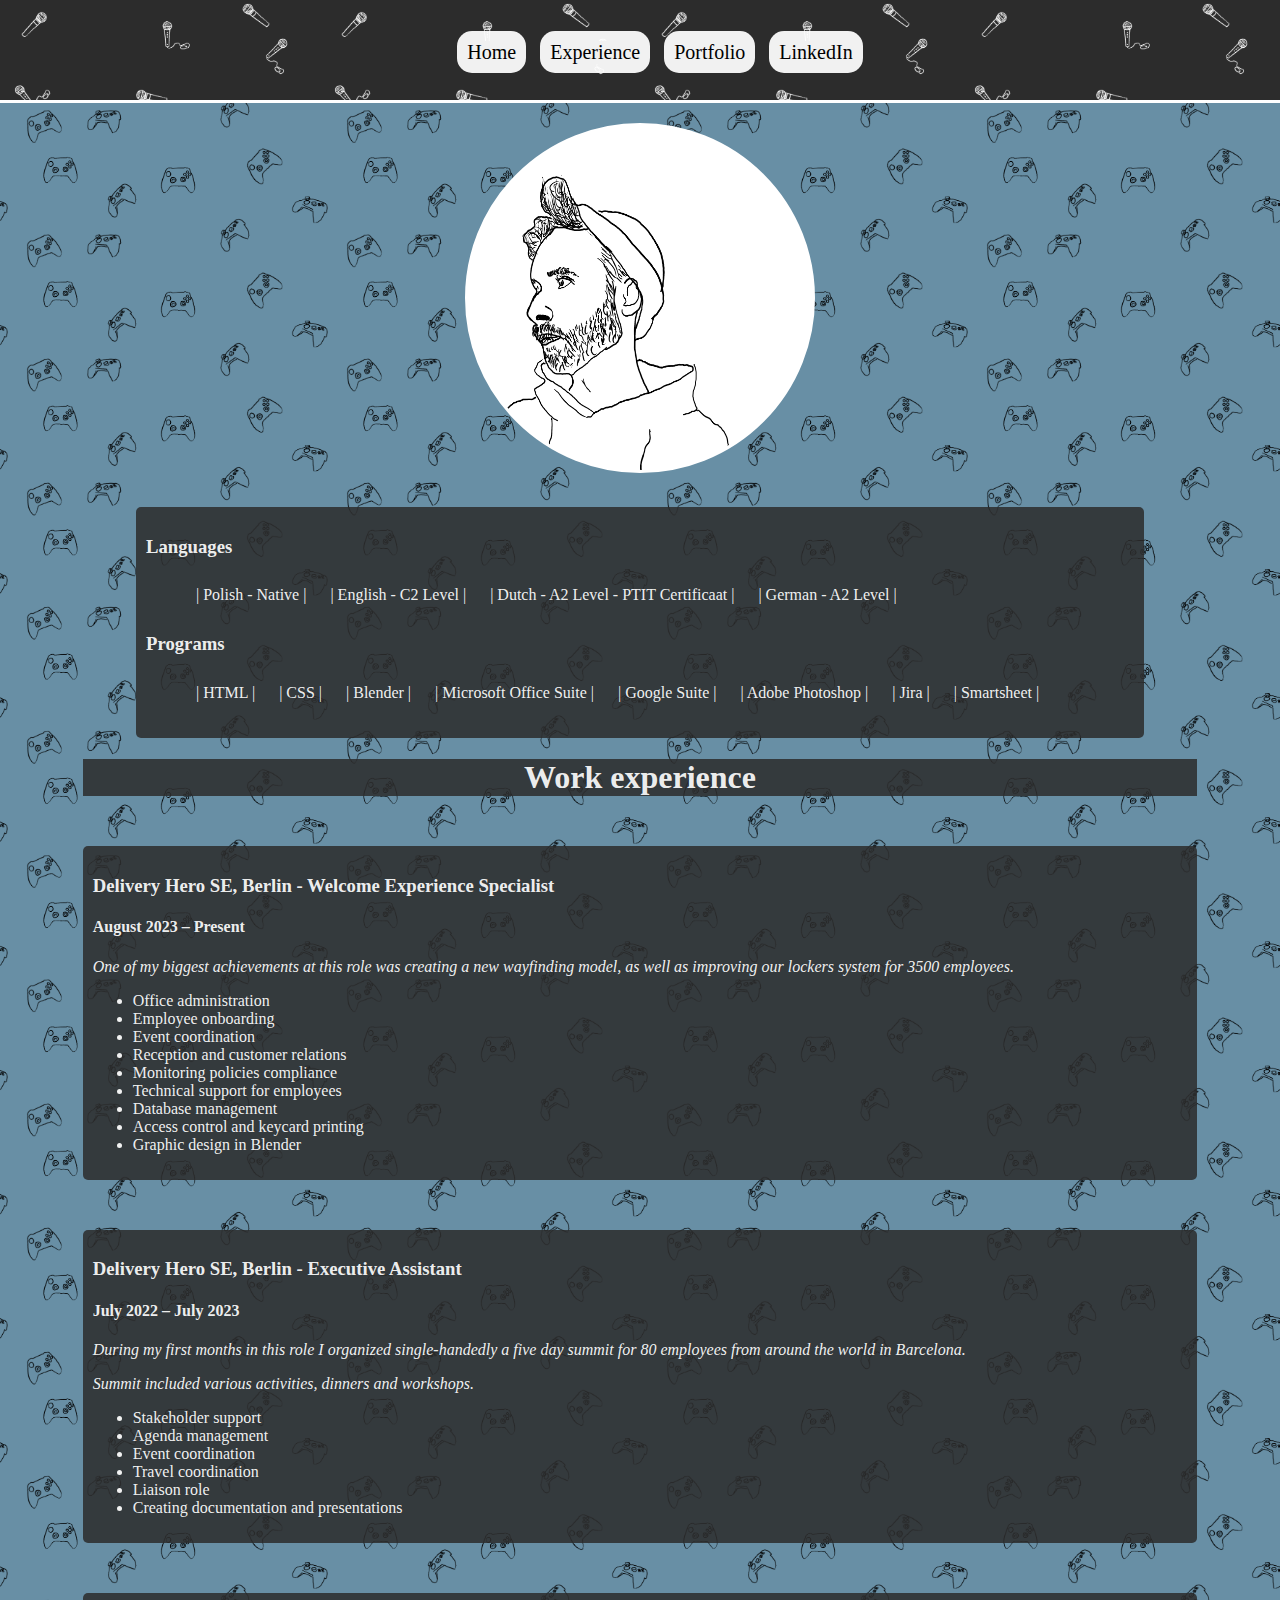
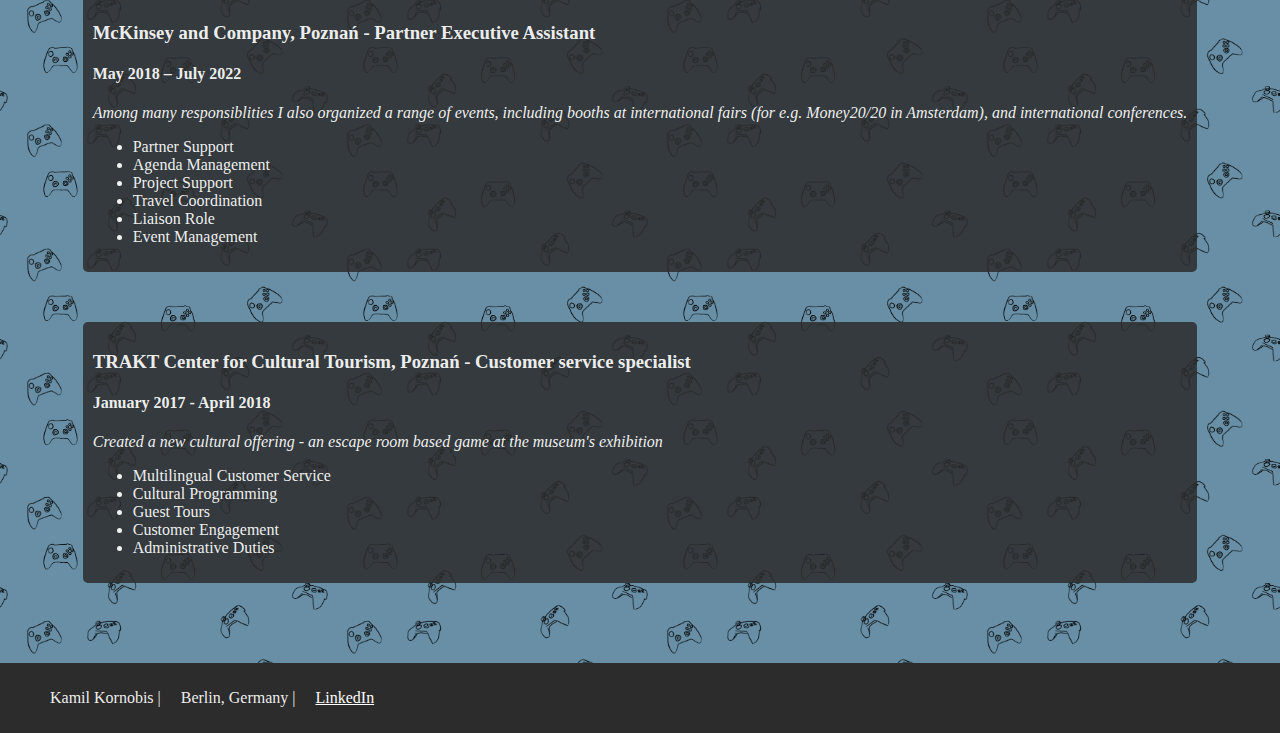
==== commit 58eefbbb: "Update experience.html" ====
--- a/experience.html
+++ b/experience.html
@@ -68,7 +68,7 @@
         <h3>Delivery Hero SE, Berlin - Executive Assistant</h3>
         <h4>July 2022 – July 2023</h4>
         <i>During my first months in this role I organized single-handedly a five day summit for 80 employees from around the world in Barcelona. 
-        <p>Summit included various activities for e.g attempting FC Barcelona game at Spotify Camp Nou.
+        <p>Summit included various activities, dinners and workshops.
         </i>
         <ul>
             <li>Stakeholder support</li>
@@ -82,7 +82,7 @@
         <div class="work">
         <h3>McKinsey and Company, Poznań - Partner Executive Assistant</h3>
         <h4>May 2018 – July 2022</h4>
-        <i>Organized a range of events, including booths at international fairs (for e.g. Money20/20 in Amsterdam), and international conferences.</i>
+        <i>Among many responsiblities I also organized a range of events, including booths at international fairs (for e.g. Money20/20 in Amsterdam), and international conferences.</i>
         <ul>
             <li>Partner Support</li>
             <li>Agenda Management</li>
